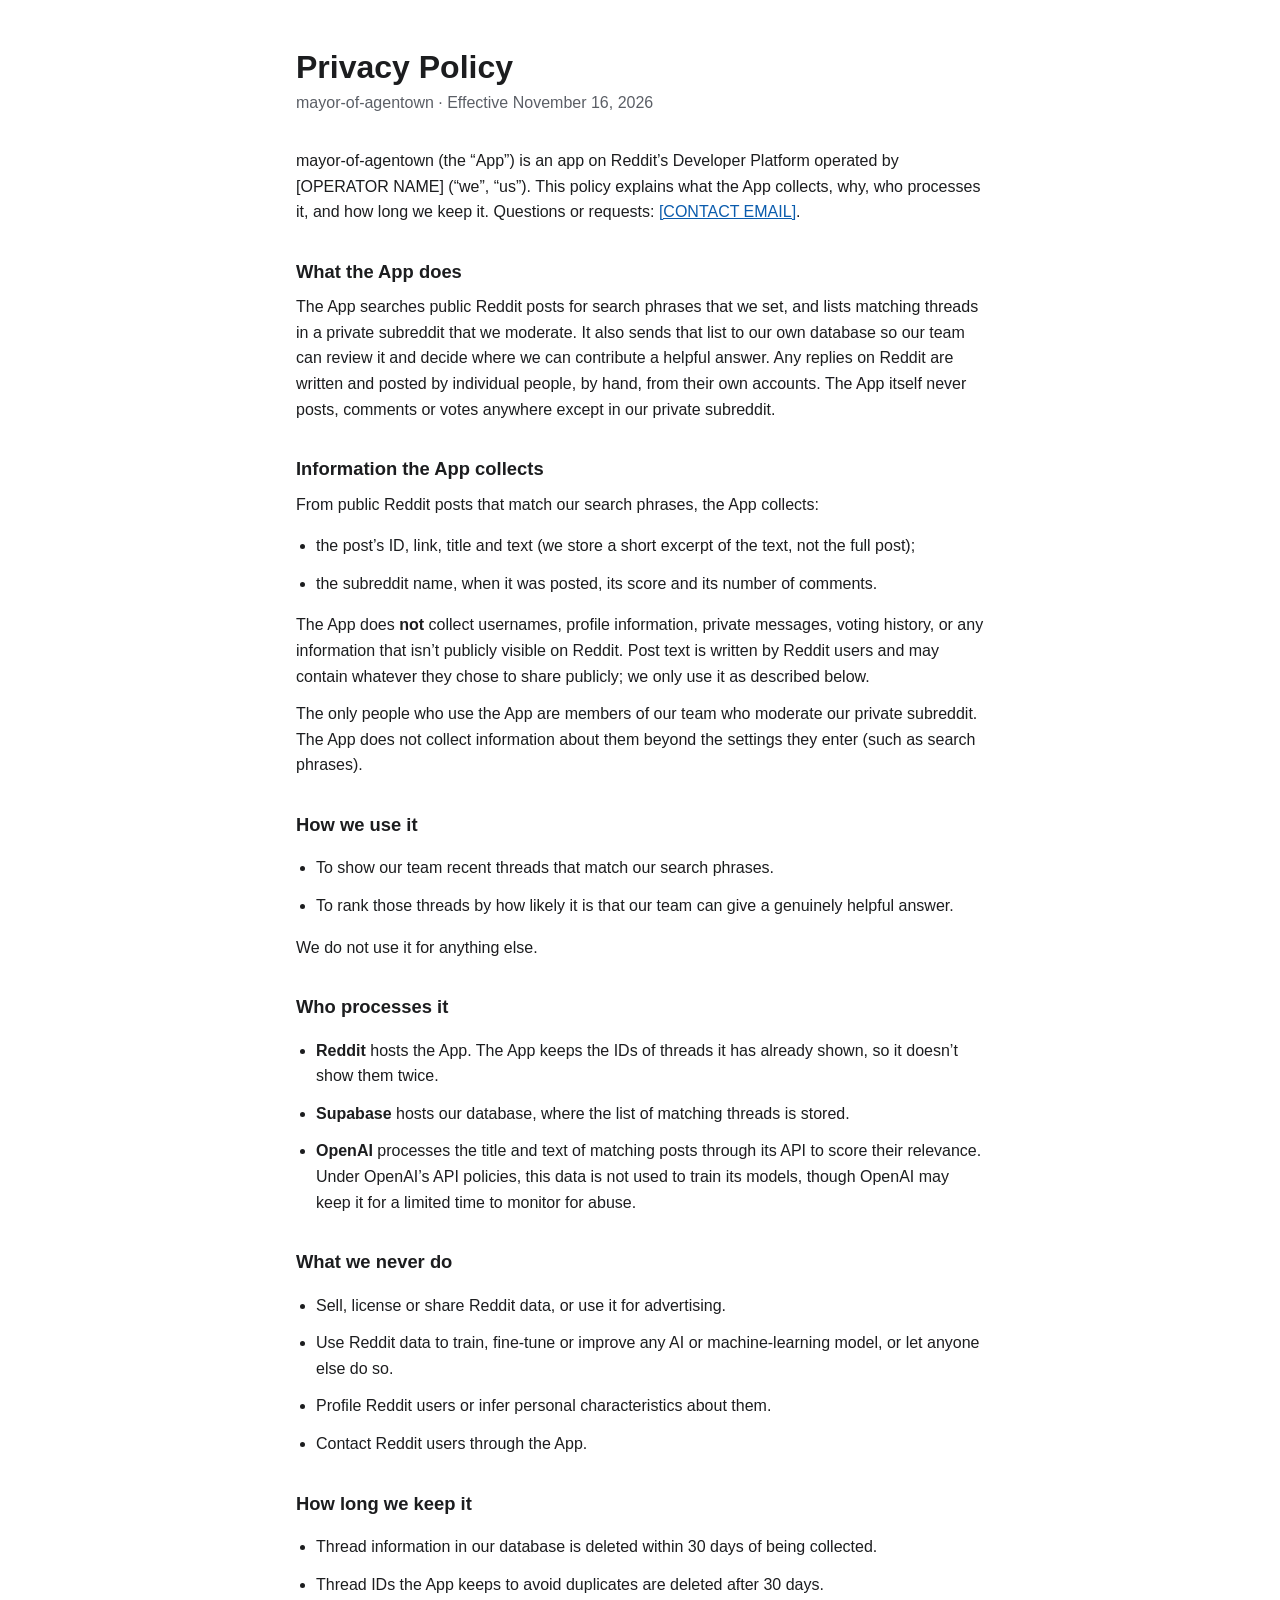
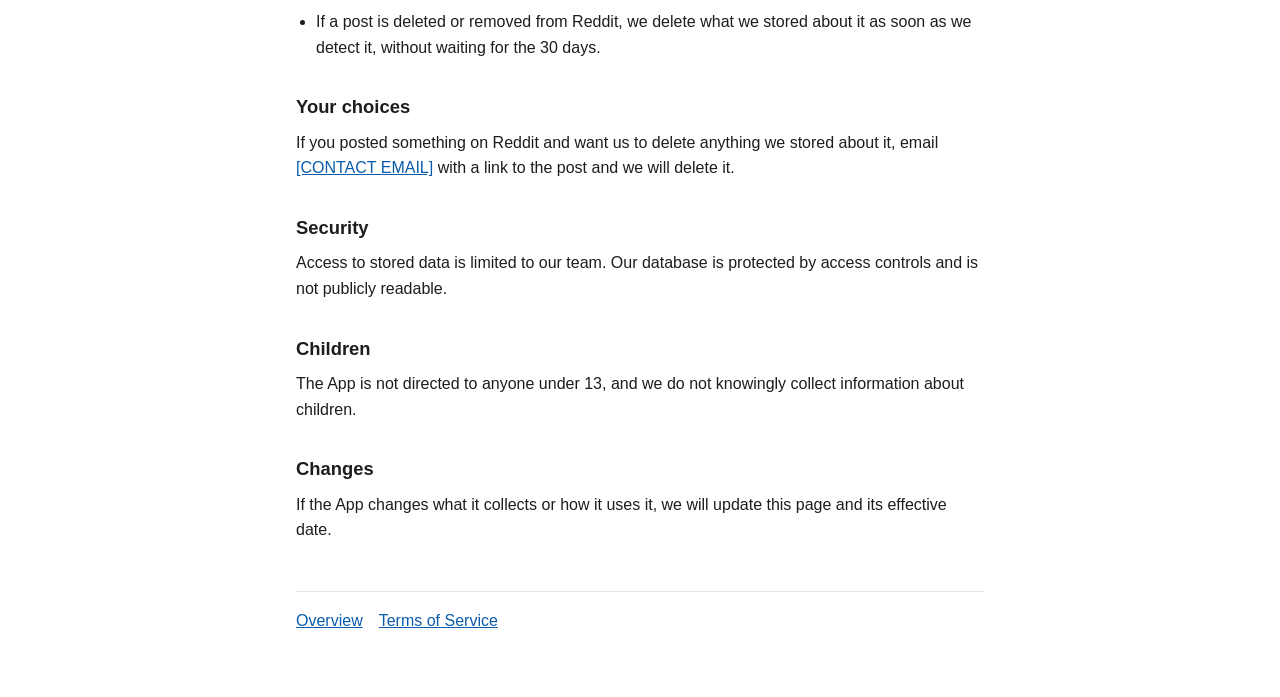
==== privacy.html @ c91fa73f "Add Terms of Service and Privacy Policy pages for mayor-of-agentown Co-Authored-By: Claude Opus 5.5 " ====
<!doctype html>
<html lang="en">
<head>
  <meta charset="utf-8">
  <meta name="viewport" content="width=device-width, initial-scale=1">
  <title>Privacy Policy · mayor-of-agentown</title>
  <link rel="stylesheet" href="style.css">
</head>
<body>
<main>
  <h1>Privacy Policy</h1>
  <p class="meta">mayor-of-agentown · Effective November 16, 2026</p>

  <p>mayor-of-agentown (the “App”) is an app on Reddit’s Developer Platform operated by [OPERATOR NAME] (“we”, “us”). This policy explains what the App collects, why, who processes it, and how long we keep it. Questions or requests: <a href="mailto:[CONTACT EMAIL]">[CONTACT EMAIL]</a>.</p>

  <h2>What the App does</h2>
  <p>The App searches public Reddit posts for search phrases that we set, and lists matching threads in a private subreddit that we moderate. It also sends that list to our own database so our team can review it and decide where we can contribute a helpful answer. Any replies on Reddit are written and posted by individual people, by hand, from their own accounts. The App itself never posts, comments or votes anywhere except in our private subreddit.</p>

  <h2>Information the App collects</h2>
  <p>From public Reddit posts that match our search phrases, the App collects:</p>
  <ul>
    <li>the post’s ID, link, title and text (we store a short excerpt of the text, not the full post);</li>
    <li>the subreddit name, when it was posted, its score and its number of comments.</li>
  </ul>
  <p>The App does <strong>not</strong> collect usernames, profile information, private messages, voting history, or any information that isn’t publicly visible on Reddit. Post text is written by Reddit users and may contain whatever they chose to share publicly; we only use it as described below.</p>
  <p>The only people who use the App are members of our team who moderate our private subreddit. The App does not collect information about them beyond the settings they enter (such as search phrases).</p>

  <h2>How we use it</h2>
  <ul>
    <li>To show our team recent threads that match our search phrases.</li>
    <li>To rank those threads by how likely it is that our team can give a genuinely helpful answer.</li>
  </ul>
  <p>We do not use it for anything else.</p>

  <h2>Who processes it</h2>
  <ul>
    <li><strong>Reddit</strong> hosts the App. The App keeps the IDs of threads it has already shown, so it doesn’t show them twice.</li>
    <li><strong>Supabase</strong> hosts our database, where the list of matching threads is stored.</li>
    <li><strong>OpenAI</strong> processes the title and text of matching posts through its API to score their relevance. Under OpenAI’s API policies, this data is not used to train its models, though OpenAI may keep it for a limited time to monitor for abuse.</li>
  </ul>

  <h2>What we never do</h2>
  <ul>
    <li>Sell, license or share Reddit data, or use it for advertising.</li>
    <li>Use Reddit data to train, fine-tune or improve any AI or machine-learning model, or let anyone else do so.</li>
    <li>Profile Reddit users or infer personal characteristics about them.</li>
    <li>Contact Reddit users through the App.</li>
  </ul>

  <h2>How long we keep it</h2>
  <ul>
    <li>Thread information in our database is deleted within 30 days of being collected.</li>
    <li>Thread IDs the App keeps to avoid duplicates are deleted after 30 days.</li>
    <li>If a post is deleted or removed from Reddit, we delete what we stored about it as soon as we detect it, without waiting for the 30 days.</li>
  </ul>

  <h2>Your choices</h2>
  <p>If you posted something on Reddit and want us to delete anything we stored about it, email <a href="mailto:[CONTACT EMAIL]">[CONTACT EMAIL]</a> with a link to the post and we will delete it.</p>

  <h2>Security</h2>
  <p>Access to stored data is limited to our team. Our database is protected by access controls and is not publicly readable.</p>

  <h2>Children</h2>
  <p>The App is not directed to anyone under 13, and we do not knowingly collect information about children.</p>

  <h2>Changes</h2>
  <p>If the App changes what it collects or how it uses it, we will update this page and its effective date.</p>

  <nav><a href="./">Overview</a><a href="terms.html">Terms of Service</a></nav>
</main>
</body>
</html>
---- style.css ----
:root {
  --bg: #ffffff;
  --text: #1c1d1f;
  --muted: #5b5f66;
  --rule: #e3e5e8;
  --link: #0b5cad;
}
@media (prefers-color-scheme: dark) {
  :root {
    --bg: #141517;
    --text: #e8e9eb;
    --muted: #a3a7ad;
    --rule: #2c2e32;
    --link: #7db4f0;
  }
}
* { box-sizing: border-box; }
body {
  margin: 0;
  background: var(--bg);
  color: var(--text);
  font: 16px/1.6 -apple-system, BlinkMacSystemFont, "Segoe UI", Roboto, Helvetica, Arial, sans-serif;
}
main {
  max-width: 720px;
  margin: 0 auto;
  padding: 48px 16px 64px;
}
h1 { font-size: 2rem; line-height: 1.2; margin: 0 0 4px; }
h2 { font-size: 1.15rem; margin: 32px 0 8px; }
p, li { margin: 0 0 12px; }
ul { padding-left: 20px; }
a { color: var(--link); }
.meta { color: var(--muted); margin-bottom: 32px; }
nav { border-top: 1px solid var(--rule); margin-top: 48px; padding-top: 16px; color: var(--muted); }
nav a { margin-right: 16px; }
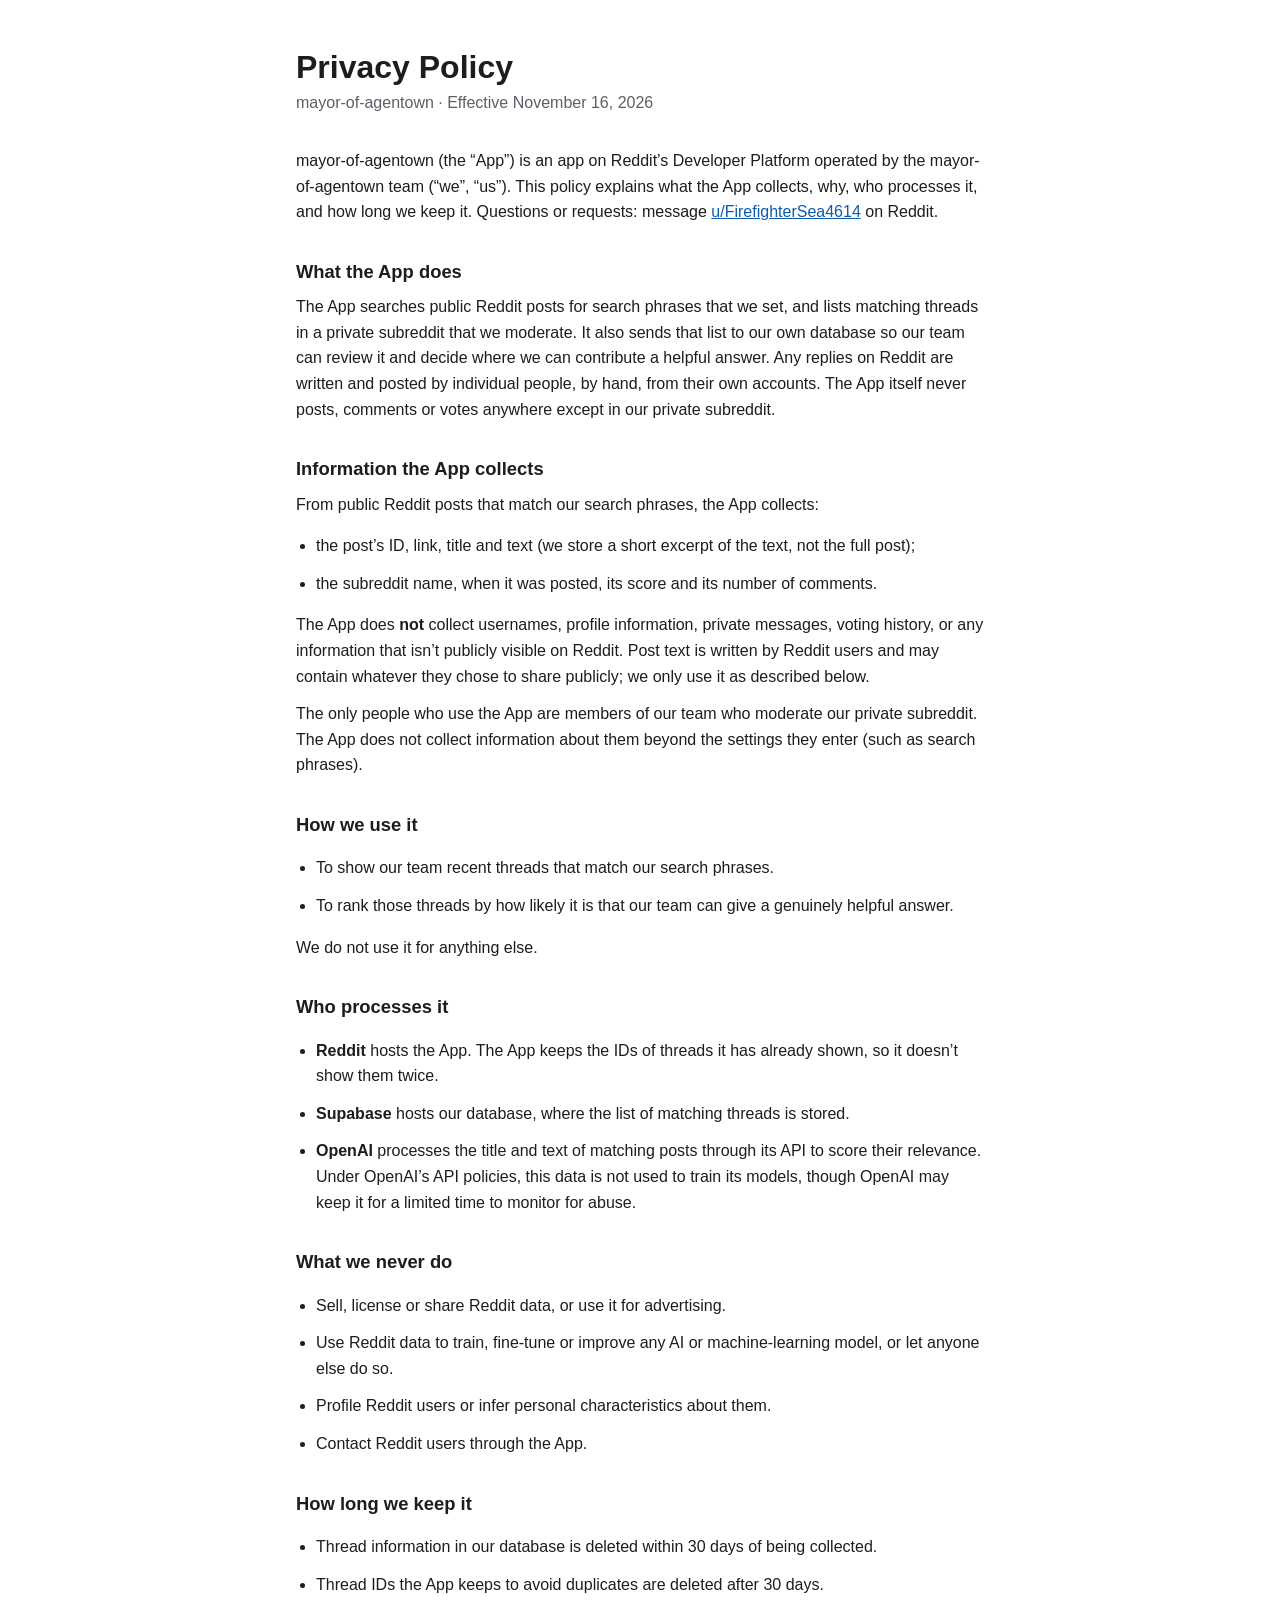
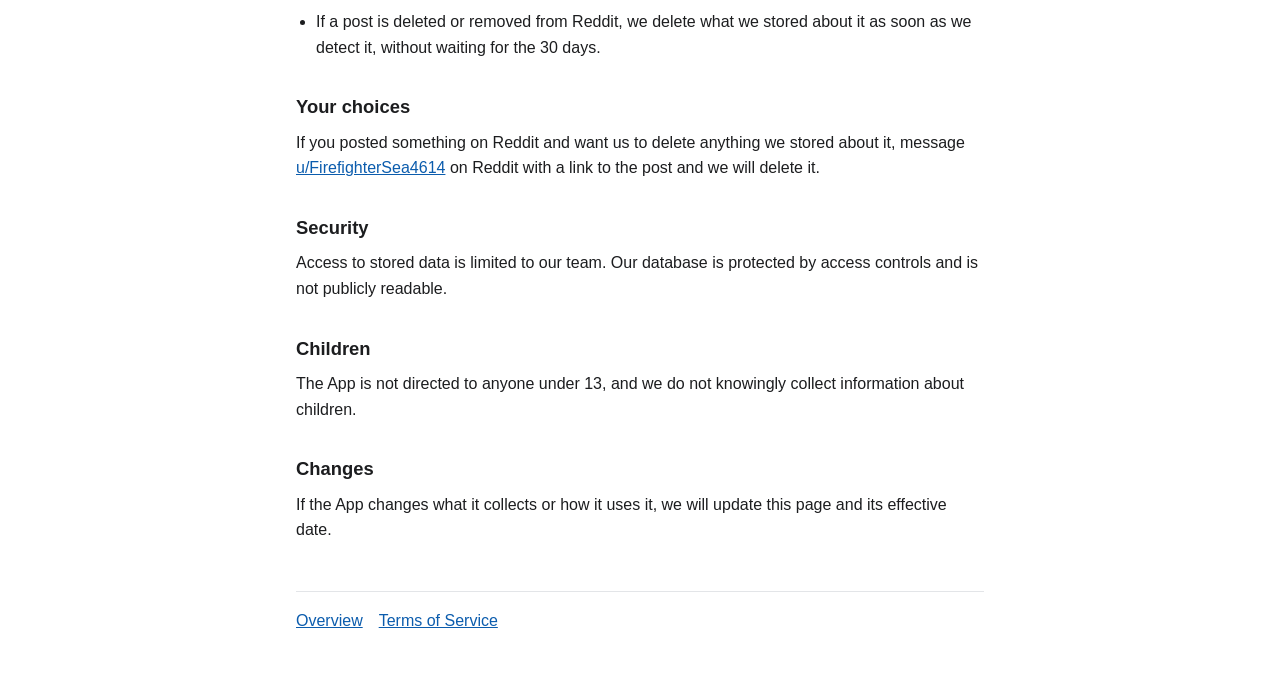
==== commit b61a4f31: "Use team name and Reddit contact instead of placeholders Co-Authored-By: Claude Opus 5.5 <noreply@an" ====
--- a/privacy.html
+++ b/privacy.html
@@ -11,7 +11,7 @@
   <h1>Privacy Policy</h1>
   <p class="meta">mayor-of-agentown · Effective November 16, 2026</p>
 
-  <p>mayor-of-agentown (the “App”) is an app on Reddit’s Developer Platform operated by [OPERATOR NAME] (“we”, “us”). This policy explains what the App collects, why, who processes it, and how long we keep it. Questions or requests: <a href="mailto:[CONTACT EMAIL]">[CONTACT EMAIL]</a>.</p>
+  <p>mayor-of-agentown (the “App”) is an app on Reddit’s Developer Platform operated by the mayor-of-agentown team (“we”, “us”). This policy explains what the App collects, why, who processes it, and how long we keep it. Questions or requests: message <a href="https://www.reddit.com/message/compose/?to=FirefighterSea4614">u/FirefighterSea4614</a> on Reddit.</p>
 
   <h2>What the App does</h2>
   <p>The App searches public Reddit posts for search phrases that we set, and lists matching threads in a private subreddit that we moderate. It also sends that list to our own database so our team can review it and decide where we can contribute a helpful answer. Any replies on Reddit are written and posted by individual people, by hand, from their own accounts. The App itself never posts, comments or votes anywhere except in our private subreddit.</p>
@@ -55,7 +55,7 @@
   </ul>
 
   <h2>Your choices</h2>
-  <p>If you posted something on Reddit and want us to delete anything we stored about it, email <a href="mailto:[CONTACT EMAIL]">[CONTACT EMAIL]</a> with a link to the post and we will delete it.</p>
+  <p>If you posted something on Reddit and want us to delete anything we stored about it, message <a href="https://www.reddit.com/message/compose/?to=FirefighterSea4614">u/FirefighterSea4614</a> on Reddit with a link to the post and we will delete it.</p>
 
   <h2>Security</h2>
   <p>Access to stored data is limited to our team. Our database is protected by access controls and is not publicly readable.</p>
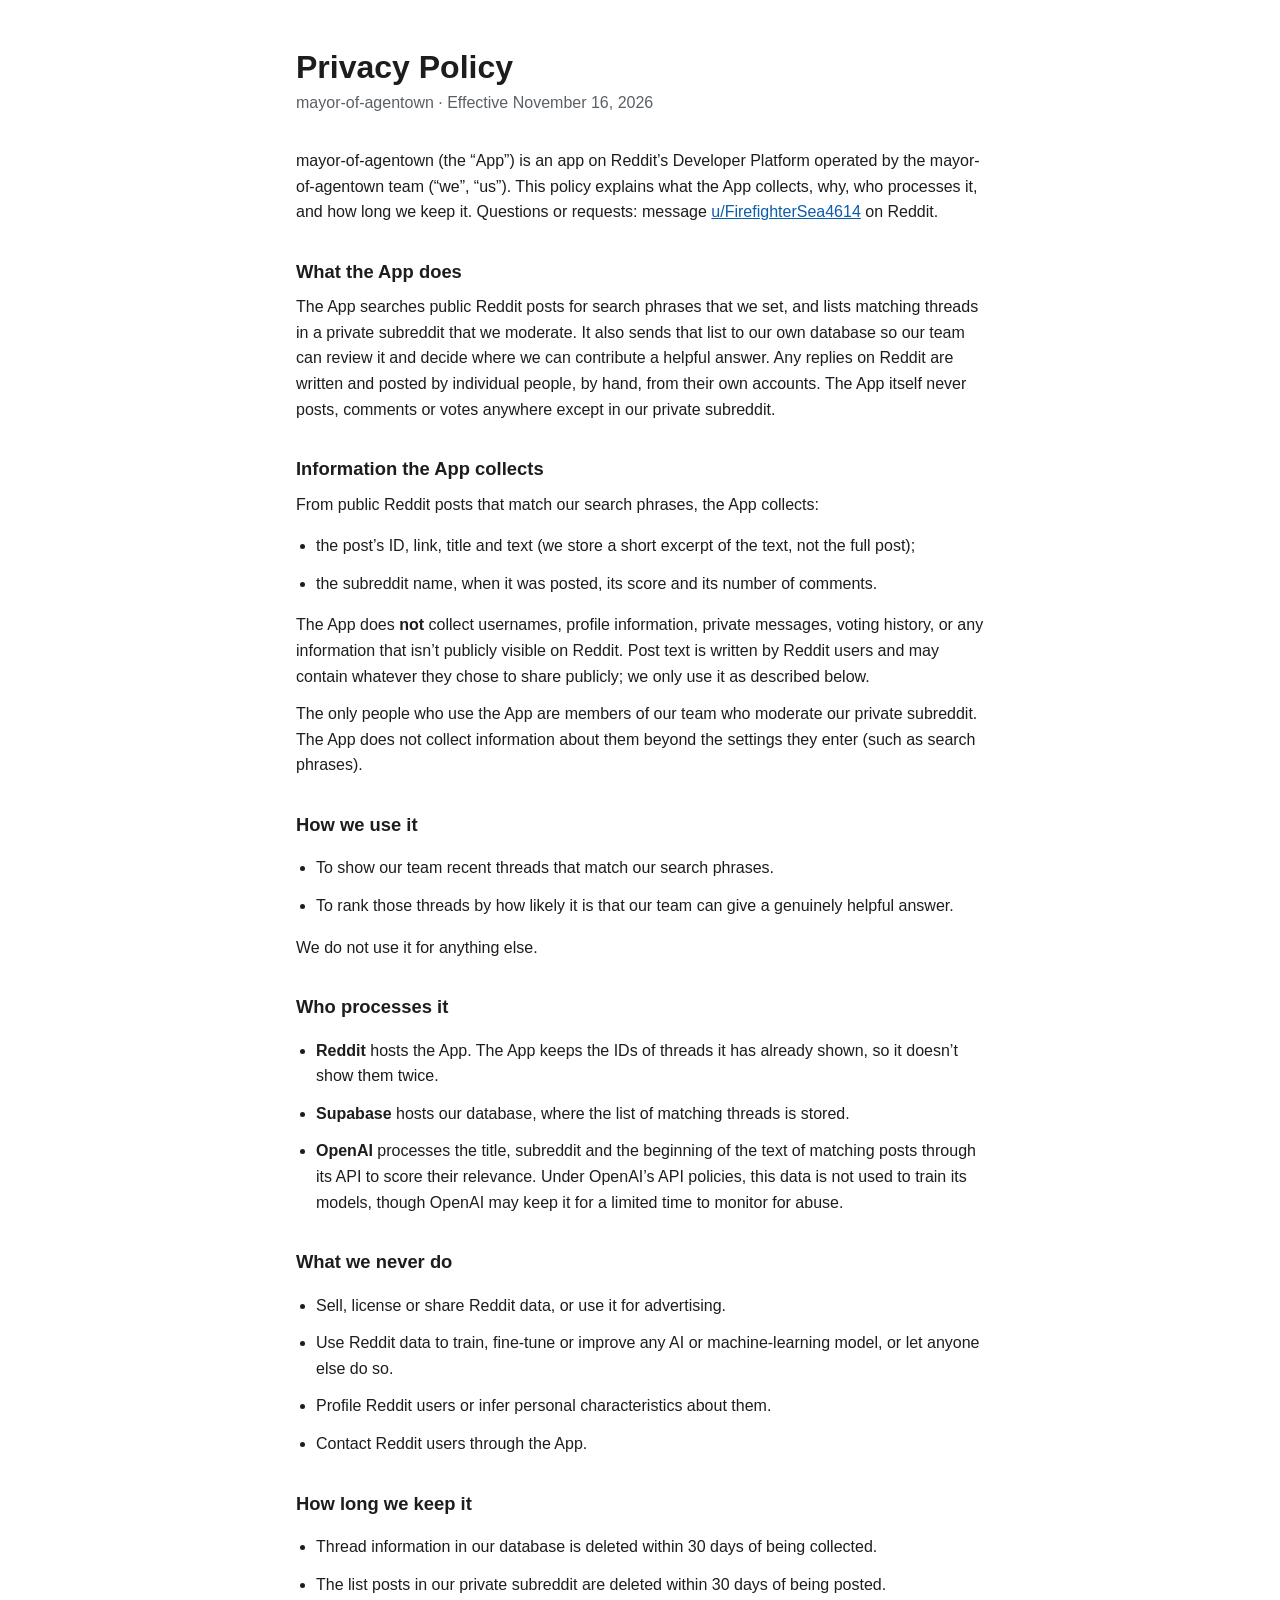
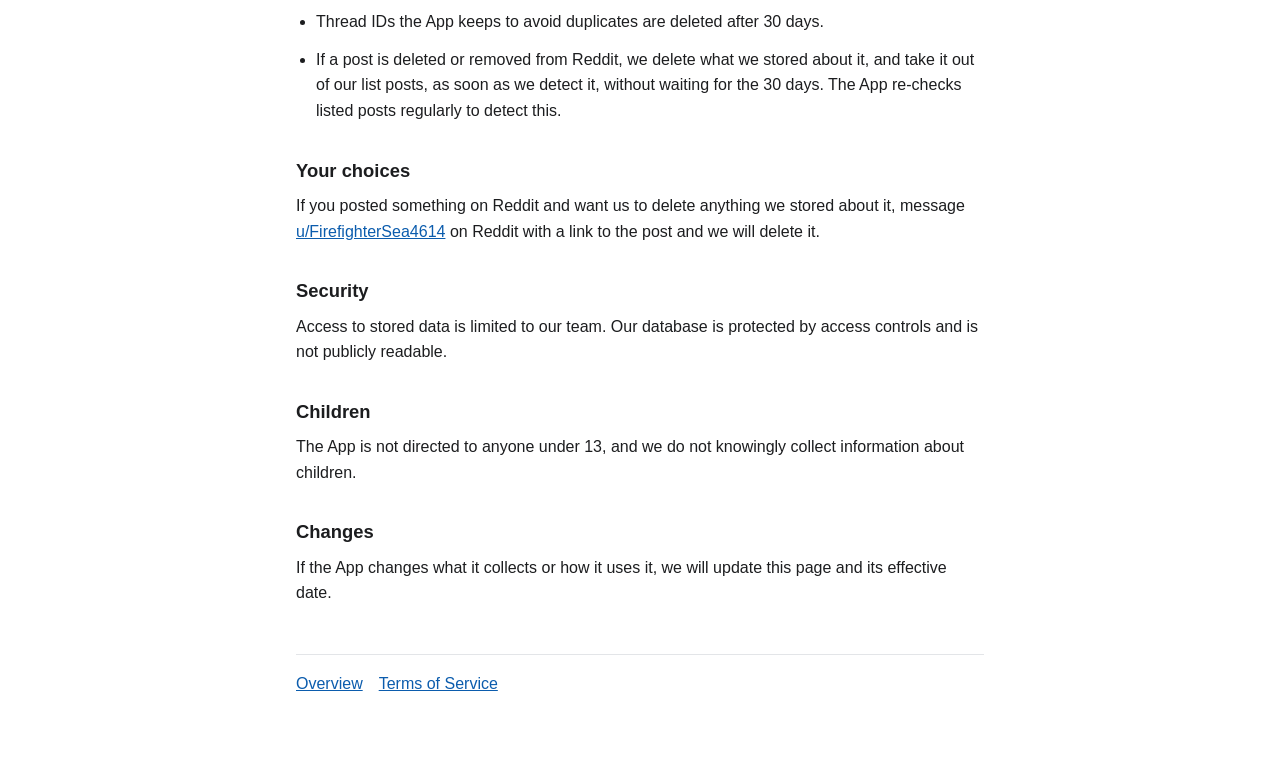
==== commit 6bf73c9b: "Privacy policy: list posts are deleted within 30 days too Co-Authored-By: Claude Opus 5.5 <noreply@a" ====
--- a/privacy.html
+++ b/privacy.html
@@ -36,7 +36,7 @@
   <ul>
     <li><strong>Reddit</strong> hosts the App. The App keeps the IDs of threads it has already shown, so it doesn’t show them twice.</li>
     <li><strong>Supabase</strong> hosts our database, where the list of matching threads is stored.</li>
-    <li><strong>OpenAI</strong> processes the title and text of matching posts through its API to score their relevance. Under OpenAI’s API policies, this data is not used to train its models, though OpenAI may keep it for a limited time to monitor for abuse.</li>
+    <li><strong>OpenAI</strong> processes the title, subreddit and the beginning of the text of matching posts through its API to score their relevance. Under OpenAI’s API policies, this data is not used to train its models, though OpenAI may keep it for a limited time to monitor for abuse.</li>
   </ul>
 
   <h2>What we never do</h2>
@@ -50,8 +50,9 @@
   <h2>How long we keep it</h2>
   <ul>
     <li>Thread information in our database is deleted within 30 days of being collected.</li>
+    <li>The list posts in our private subreddit are deleted within 30 days of being posted.</li>
     <li>Thread IDs the App keeps to avoid duplicates are deleted after 30 days.</li>
-    <li>If a post is deleted or removed from Reddit, we delete what we stored about it as soon as we detect it, without waiting for the 30 days.</li>
+    <li>If a post is deleted or removed from Reddit, we delete what we stored about it, and take it out of our list posts, as soon as we detect it, without waiting for the 30 days. The App re-checks listed posts regularly to detect this.</li>
   </ul>
 
   <h2>Your choices</h2>
